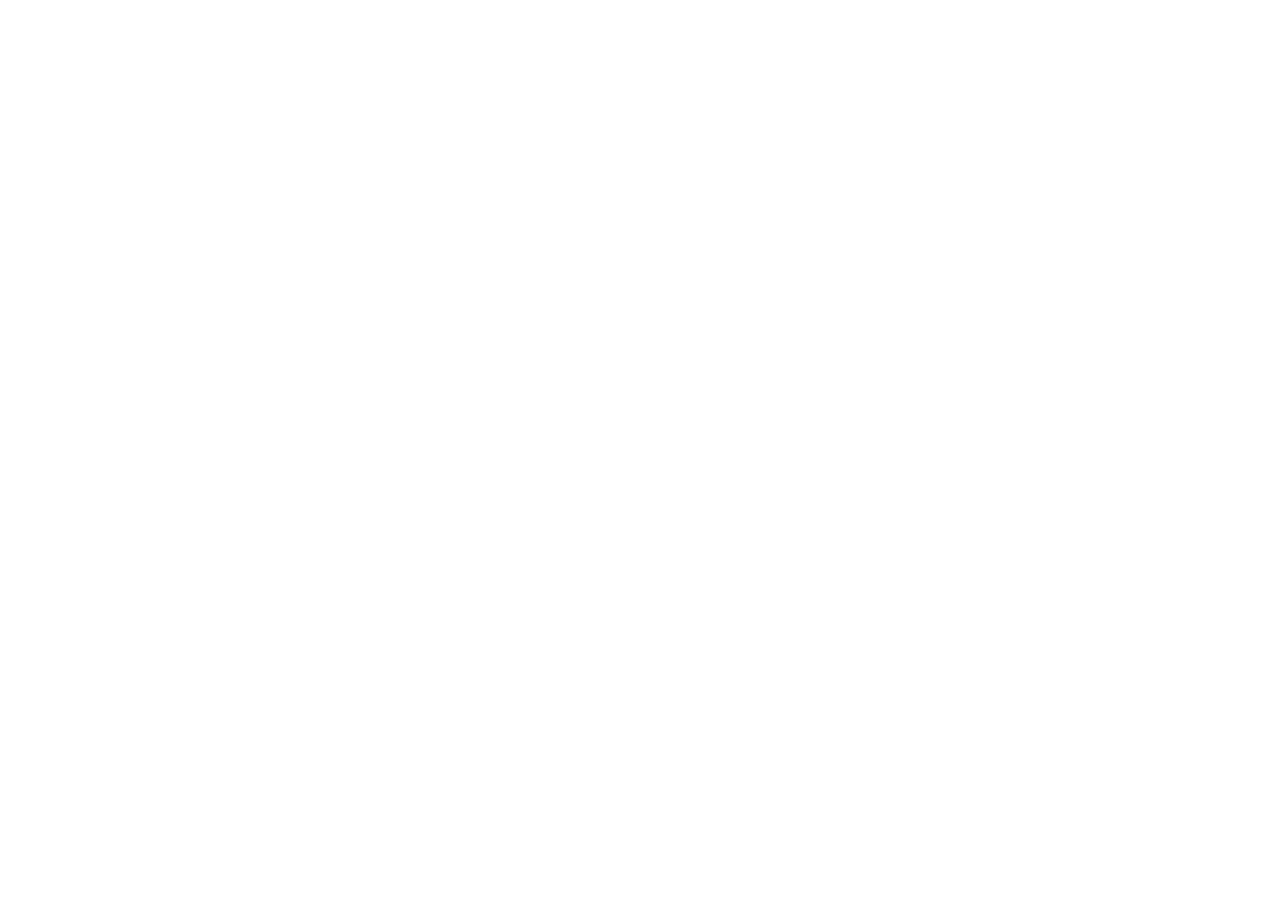
==== test-code/index.html @ 633014f7 "Add starter code from brief" ====
<!DOCTYPE html>
<html lang="en-nz" dir="ltr">
<head>
   <meta charset="utf-8">
   <meta http-equiv="x-ua-compatible" content="ie=edge">
   <meta name="viewport" content="width=device-width, initial-scale=1">
   <link rel="stylesheet" type="text/css" href="normalize.css">
   <link rel="stylesheet" type="text/css" href="styles.css">
   <link href="https://fonts.googleapis.com/css?family=Quicksand:500,700" rel="stylesheet">
</head>
<body>

</body>
</html>
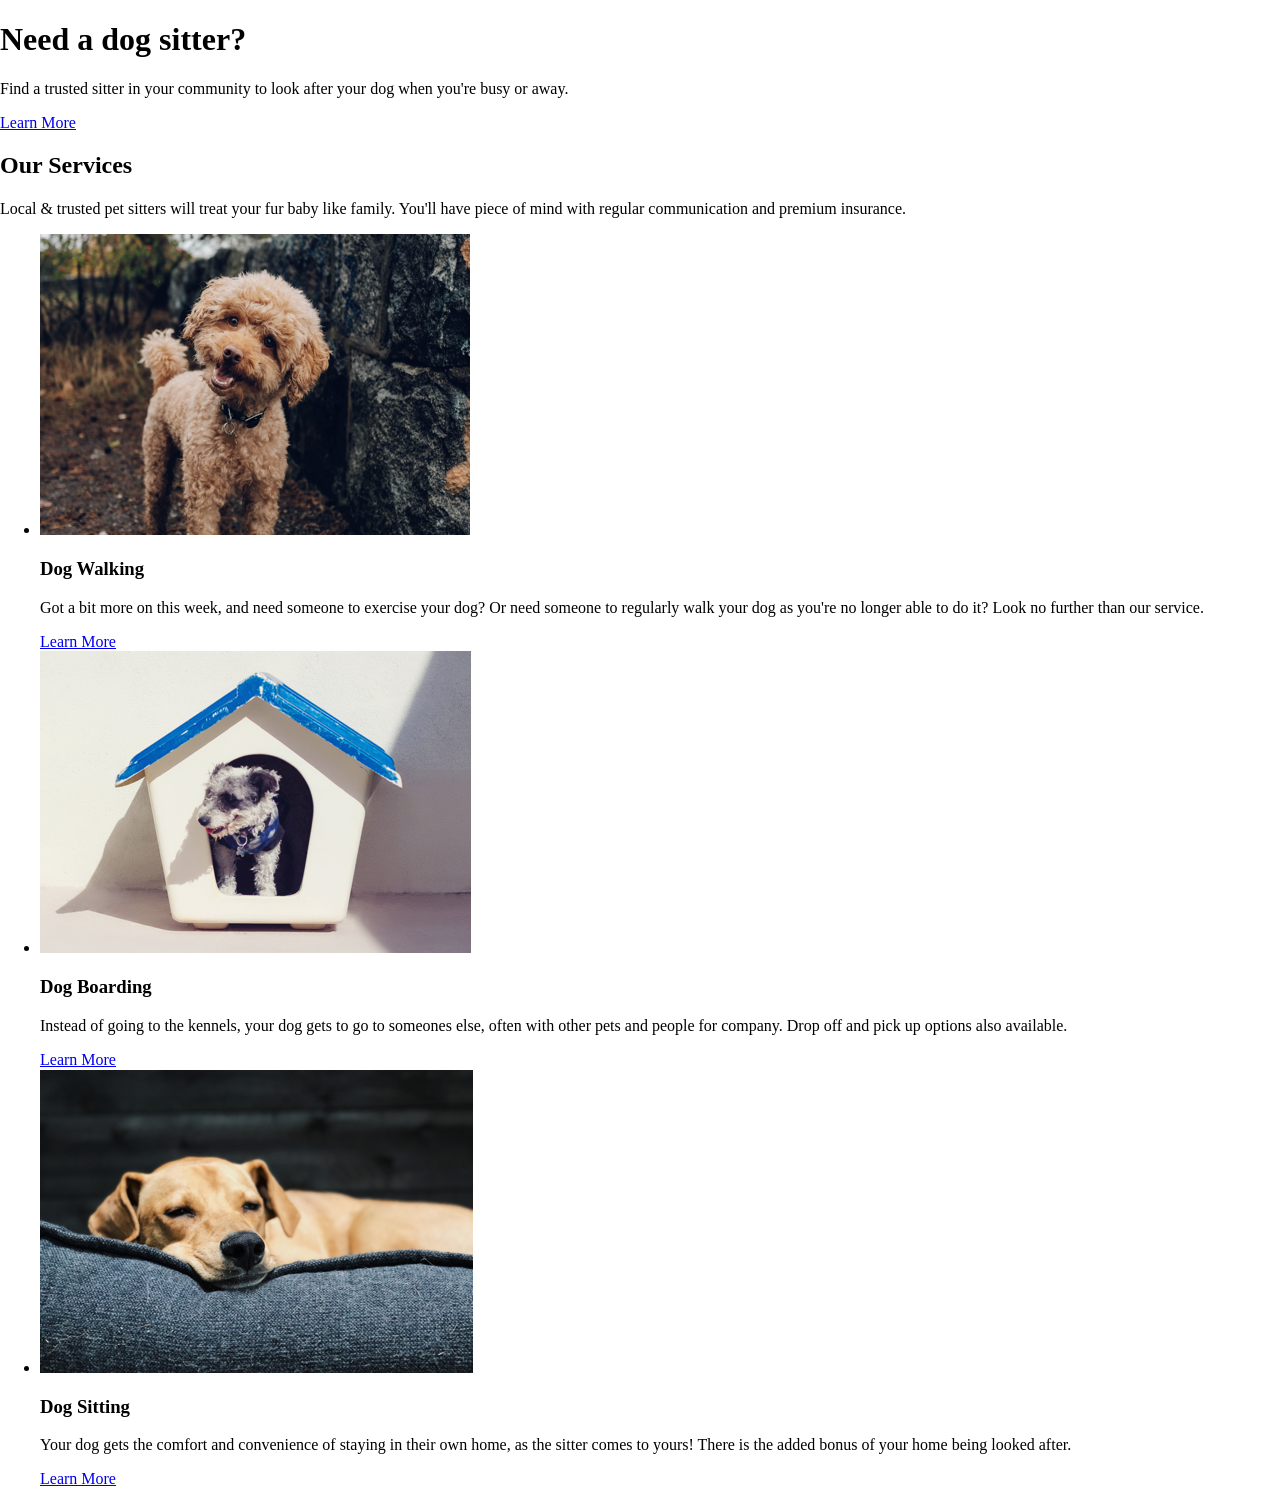
==== commit 4062534d: "Add HTML structure and font" ====
--- a/test-code/index.html
+++ b/test-code/index.html
@@ -4,11 +4,73 @@
    <meta charset="utf-8">
    <meta http-equiv="x-ua-compatible" content="ie=edge">
    <meta name="viewport" content="width=device-width, initial-scale=1">
+   <title>Dog Sitter</title>
    <link rel="stylesheet" type="text/css" href="normalize.css">
    <link rel="stylesheet" type="text/css" href="styles.css">
    <link href="https://fonts.googleapis.com/css?family=Quicksand:500,700" rel="stylesheet">
+   <link href="https://fonts.googleapis.com/css2?family=Inter:wght@500&display=swap" rel="stylesheet">
 </head>
 <body>
-
+   <header class="hero">
+      <div class="hero_content">
+         <div class="hero_text">
+            <h1>
+               Need a dog sitter?
+            </h1>
+            <p>
+               Find a trusted sitter in your community to look after your dog when you're busy or away.
+            </p>
+         </div>
+         <a class="button" href="#learnmore">Learn More</a>
+      </div>
+   </header>
+   <main>
+      <section class="learnmore" id="learnmore">
+         <h2>
+            Our Services
+         </h2>
+         <p class="intro">
+            Local & trusted pet sitters will treat your fur baby like family. You'll have piece of mind with regular communication and premium insurance.
+         </p>
+         <ul class="cards">
+            <li class="card">
+               <img src="assets/card-image-walking.png" alt="dogwalking">
+               <div class="card_body">
+                  <div class="card_text">
+                     <h3>
+                        Dog Walking
+                     </h3>
+                     <p>Got a bit more on this week, and need someone to exercise your dog? Or need someone to regularly walk your dog as you're no longer able to do it? Look no further than our service.</p>
+                  </div>
+                  <a class="card_link" href="#">Learn More</a>
+               </div>
+            </li>
+            <li class="card">
+               <img src="assets/card-image-boarding.png" alt="dogwboarding">
+               <div class="card_body">
+                  <div class="card_text">
+                     <h3>
+                        Dog Boarding
+                     </h3>
+                     <p>Instead of going to the kennels, your dog gets to go to someones else, often with other pets and people for company. Drop off and pick up options also available.</p>
+                  </div>
+                  <a class="card_link" href="#">Learn More</a>
+               </div>
+            </li>
+            <li class="card">
+               <img src="assets/card-image-sitting.png" alt="dogsitting">
+               <div class="card_body">
+                  <div class="card_text">
+                     <h3>
+                        Dog Sitting
+                     </h3>
+                     <p>Your dog gets the comfort and convenience of staying in their own home, as the sitter comes to yours! There is the added bonus of your home being looked after.</p>
+                  </div>
+                  <a class="card_link" href="#">Learn More</a>
+               </div>
+            </li>
+         </ul>
+      </section>
+   </main>
 </body>
 </html>
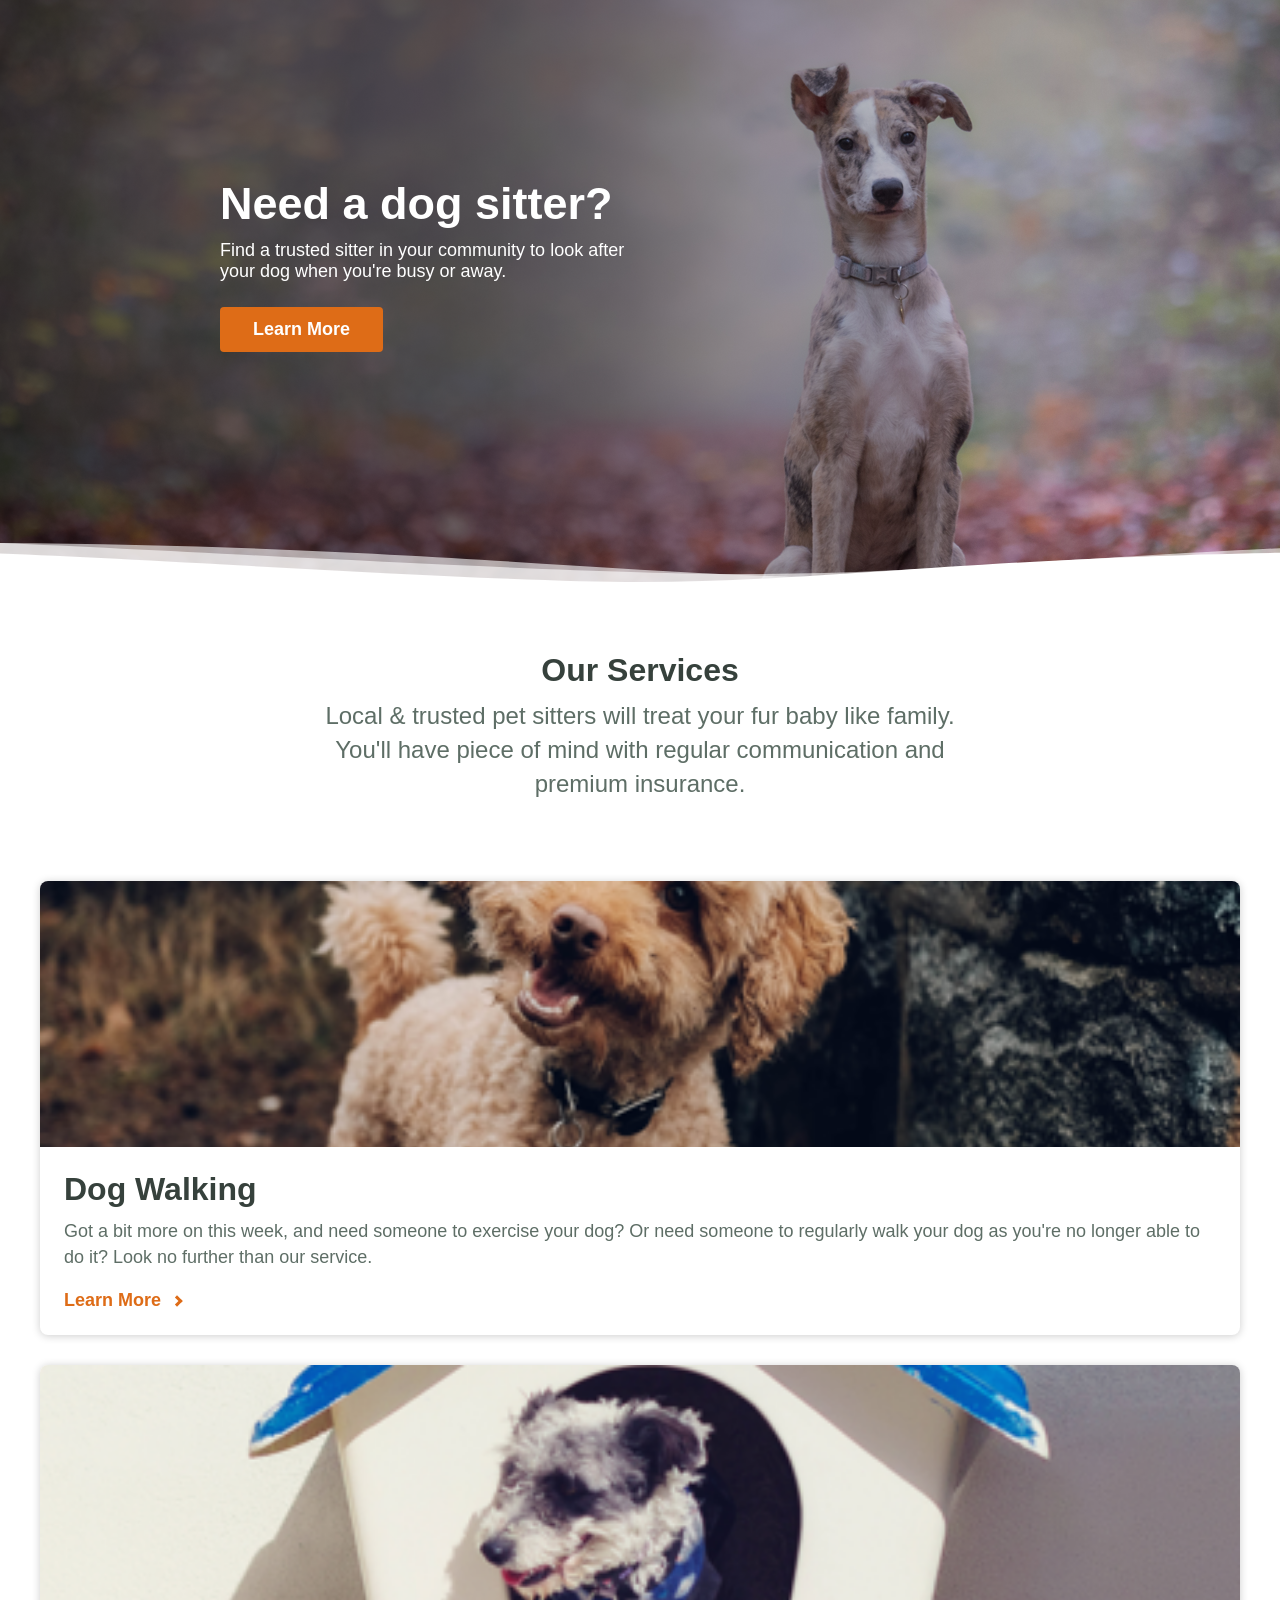
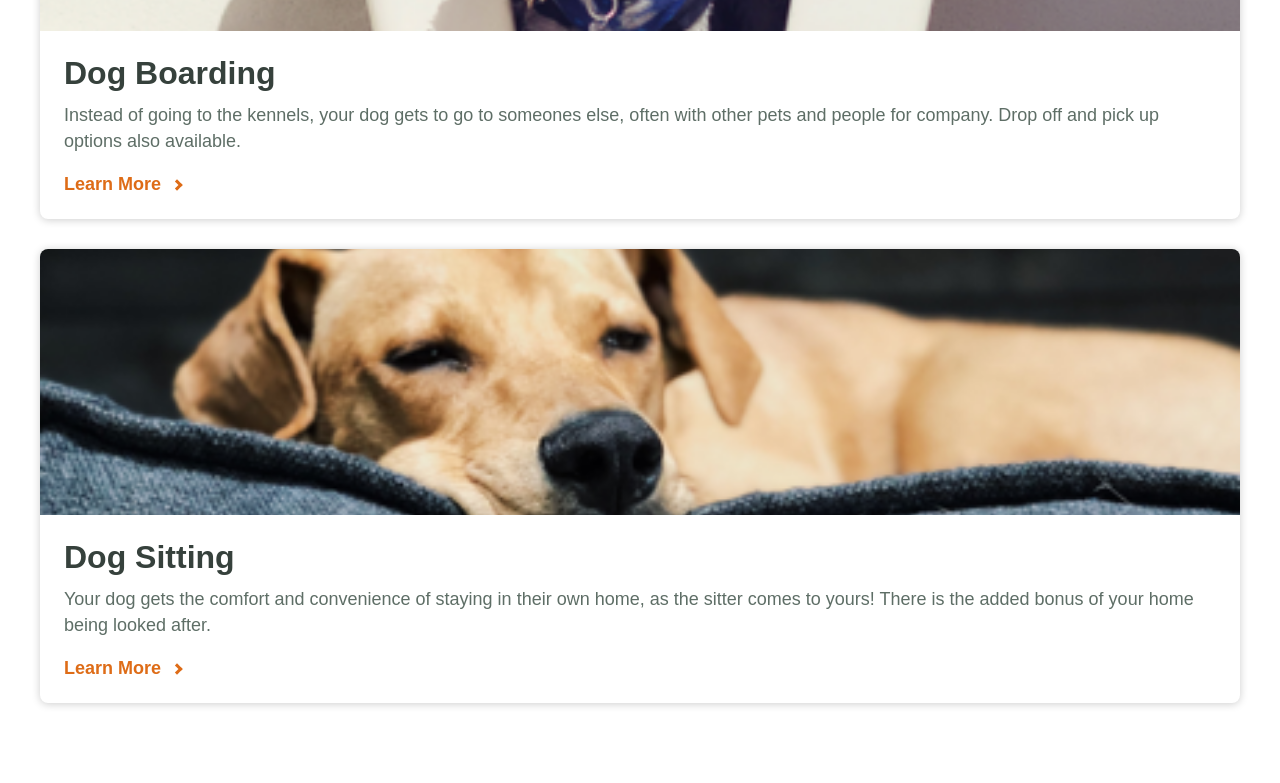
==== commit 175ff568: "Style services and cards on mobile" ====
--- a/test-code/index.html
+++ b/test-code/index.html
@@ -25,11 +25,11 @@
       </div>
    </header>
    <main>
-      <section class="learnmore" id="learnmore">
+      <section class="services" id="learnmore">
          <h2>
             Our Services
          </h2>
-         <p class="intro">
+         <p class="services_intro">
             Local & trusted pet sitters will treat your fur baby like family. You'll have piece of mind with regular communication and premium insurance.
          </p>
          <ul class="cards">
--- a/test-code/styles.css
+++ b/test-code/styles.css
@@ -0,0 +1,235 @@
+:root{
+    --color-heading: #36413C;
+    --color-text: #5E6E66;
+    --color-button: #DE6C17;
+    --color-button-hover: #FF6D00;
+    --font-main: "Quicksand", sans-serif;
+    --font-heading: "Inter", sans-serif;
+}
+
+*,
+*::before,
+*::after{
+    box-sizing: border-box;
+}
+
+body{
+    margin: 0;
+    font-family: var(--font-main);
+    font-size: 16px;
+    line-height: normal;
+    font-weight: 500;
+    color: var(--color-text);
+}
+
+img{
+    display: block;
+    max-width: 100%;
+}
+
+h1,h2,h3,p{
+    margin: 0;
+}
+
+.hero{
+    position: relative;
+    min-height: 785px;
+    padding: 178px 24px 100px;
+    color: #fff;
+    background: 
+        linear-gradient(180deg, rgba(255,255,255,5e-05) -1.42%, rgba(0,0,0,0.5) 49%),
+        url("assets/main-banner.png") center / cover no-repeat;
+    background-blend-mode: multiply;
+}
+
+.hero_content{
+    display: flex;
+    flex-direction: column;
+    align-items: flex-start;
+    gap: 25px;
+}
+
+.hero_text{
+    display: flex;
+    flex-direction: column;
+    gap: 10px;
+}
+
+.hero h1{
+    font-size: 40px;
+    font-weight: 700;
+    line-height: normal;
+}
+
+.hero p{
+    font-size: 24px;
+    line-height: 34px;
+    max-width: 440px;
+}
+
+.button{
+    display: inline-block;
+    padding: 12px 33px;
+    border-radius: 4px;
+    background-color: var(--color-button);
+    color: #fff;
+    font-size: 18px;
+    font-weight: 700;
+    text-decoration: none;
+    transition: background-color 300ms ease-out;
+}
+
+.button:hover{
+    background-color: var(--color-button-hover);
+}
+
+.button:focus-visible{
+    outline: 3px solid #fff;
+    outline-offset: 3px;
+}
+
+@media (min-width: 726px) {
+    .hero{
+        min-height: 600px;
+        padding: 178px 60px 100px;
+        background:
+            linear-gradient(270deg, rgba(255,255,255,5e-05) 0%, rgba(0,0,0,0.55) 65%),
+            url("assets/main-banner.png") center / cover no-repeat;
+    }
+    .hero_content{
+        max-width: 416px;
+    }
+    .hero h1{
+        font-size: 45px;
+    }
+    .hero p{
+        font-size: 18px; 
+        line-height: normal;
+    }
+}
+
+@media (min-width: 900px){
+    .hero{
+        padding-left: 100px; 
+        padding-right: 100px;
+    }
+    .hero_content{
+        max-width: 525px;
+    }
+}
+
+@media (min-width: 1200px) {
+    .hero{
+        padding-left: 220px; 
+        padding-right: 220px;
+    }
+    .hero_content{
+        max-width: 588px;
+    }
+}
+
+.hero::after{
+    content: "";
+    position: absolute;
+    left: 0;
+    right: 0;
+    bottom: 0;
+    height: 62px;
+    background: url("assets/banner-wave.svg") center bottom / 1800px 62px no-repeat;
+    pointer-events: none;
+}
+
+.services{
+    max-width: 1248px;
+    margin: 0 auto;
+    padding: 52px 24px 80px;
+}
+
+.services h2{
+    text-align: center;
+    font-size: 32px;
+    font-weight: 700;
+    line-height: normal;
+    color: var(--color-heading);
+}
+
+.services_intro{
+    max-width: 690px;
+    margin: 10px auto 0;
+    text-align: center;
+    font-size: 24px;
+    line-height: 34px;
+}
+
+.cards{
+    display: grid;
+    gap: 30px;
+    margin: 80px 0 0;
+    padding: 0;
+    list-style: none;
+}
+
+.card{
+    overflow: hidden;
+    border-radius: 8px;
+    background-color: #fff;
+    box-shadow: 0 1px 8px rgba(0,0,0,0.2);
+}
+
+.card img{
+    width: 100%;
+    height: 266px;
+    object-fit: cover;
+}
+
+.card_body{
+    display: flex;
+    flex-direction: column;
+    gap: 20px;
+    padding: 24px;
+}
+
+.card_text{
+    display: flex;
+    flex-direction: column;
+    gap: 10px;
+}
+
+.card h3{
+    font-size: 32px;
+    font-weight: 700;
+    line-height: normal;
+    color: var(--color-heading)
+}
+
+.card p{
+    font-size: 18px;
+    line-height: 26px;
+}
+
+.card_link{
+    display: inline-flex;
+    align-items: center;
+    align-self: flex-start;
+    gap: 12px;
+    color: var(--color-button);
+    font-size: 18px;
+    font-weight: 700;
+    text-decoration: none;
+    transition: color 300ms ease-out;
+}
+
+.card_link::after{
+    content: "";
+    width: 8px;
+    height: 8px;
+    border-top: 3px solid currentColor;
+    border-right: 3px solid currentColor;
+    transform: rotate(45deg);
+}
+
+.card_link:focus-visible{
+    outline: 2px solid var(--color-button);
+    outline-offset: 3px;
+}
+
